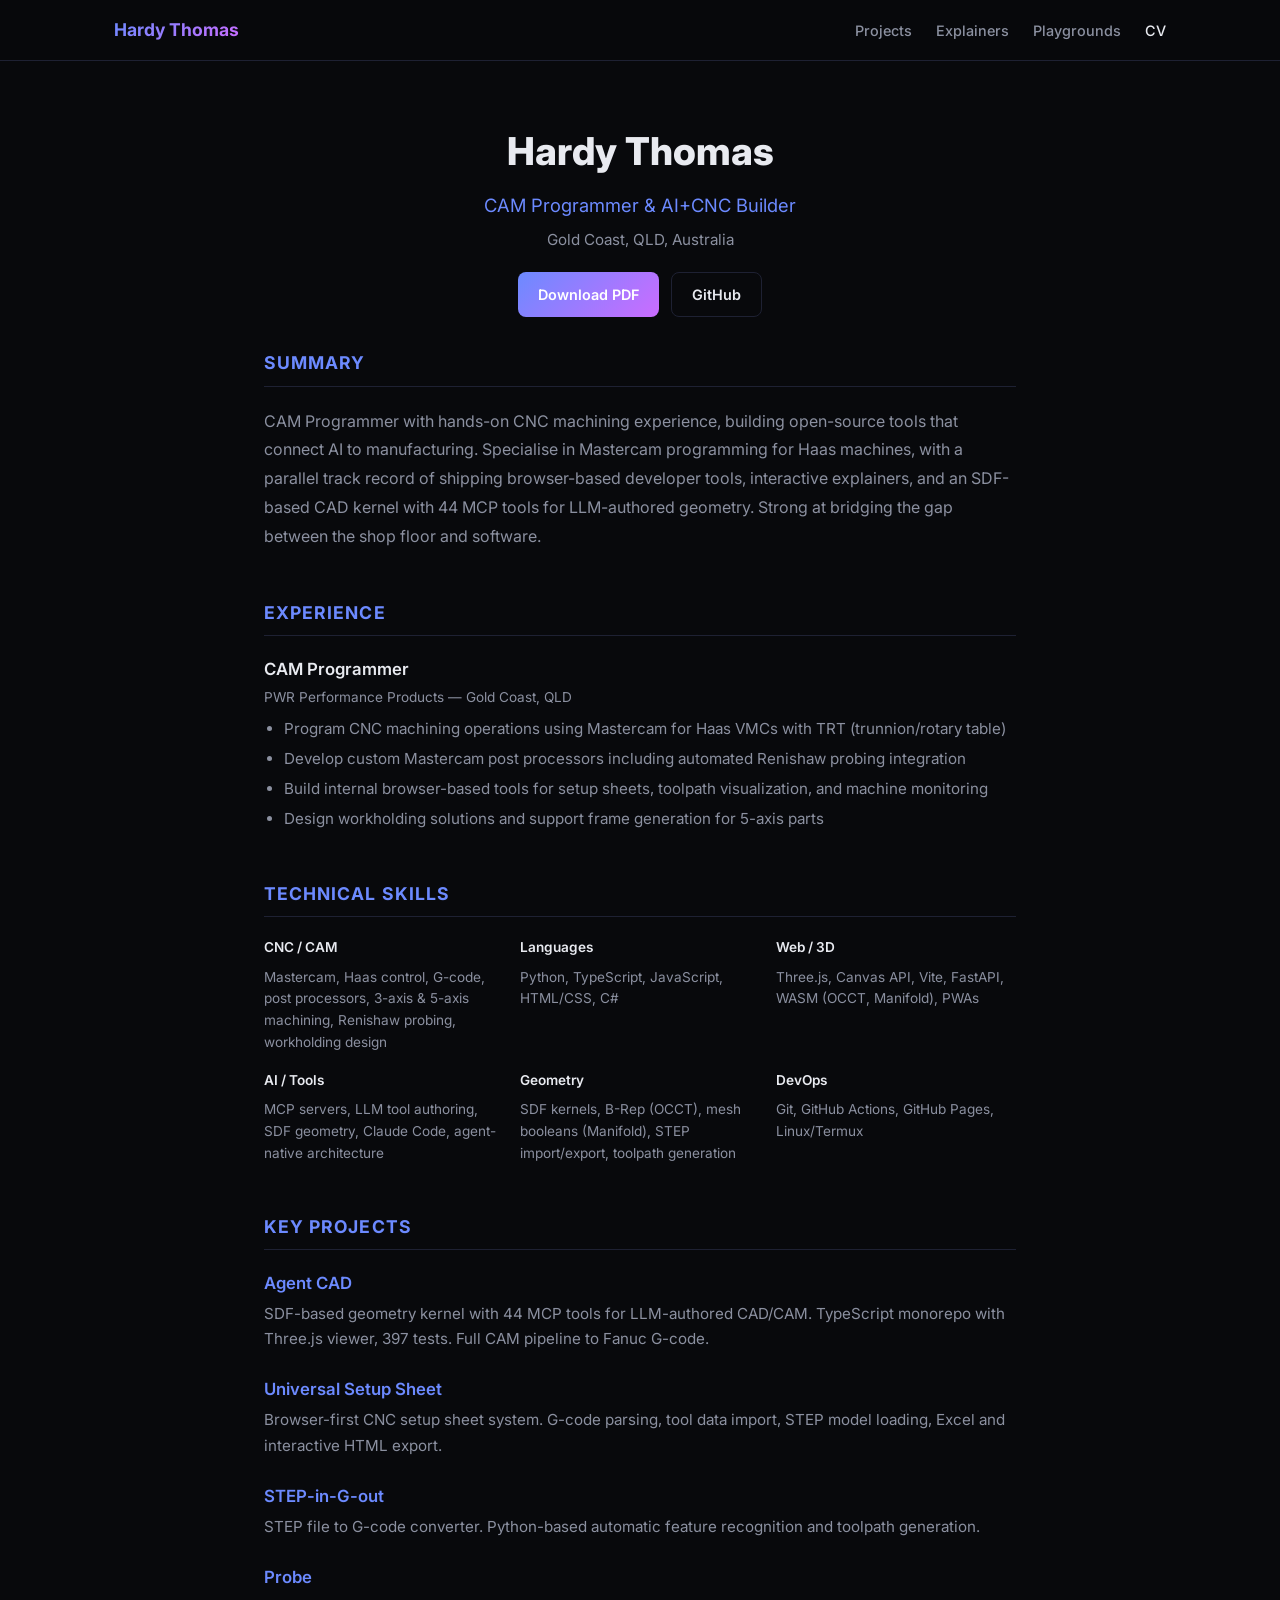
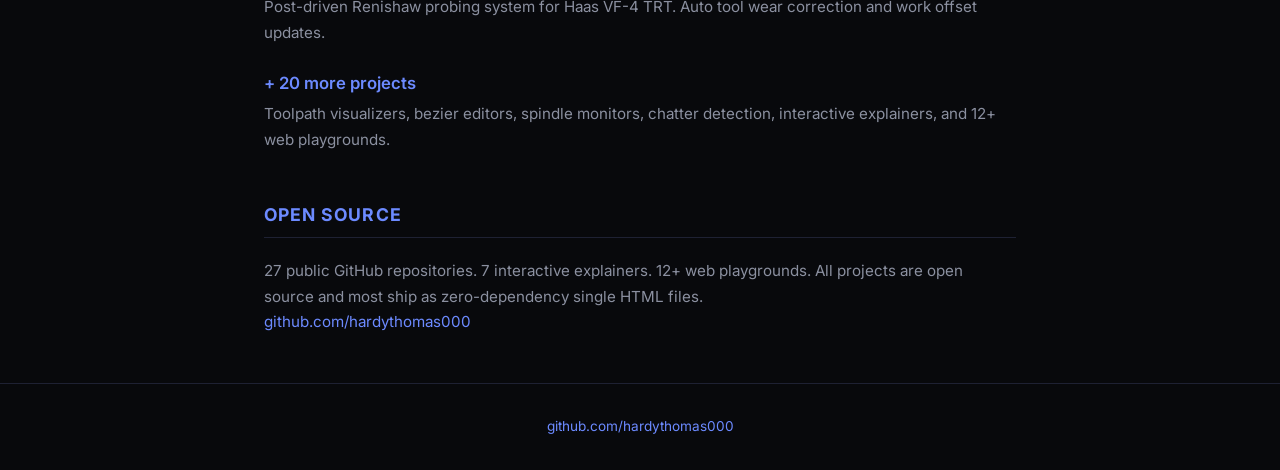
==== cv/index.html @ c050b4d8 "Initial portfolio site — home, projects, CV, 10 project detail pages Multi-page portfolio with dark " ====
<!DOCTYPE html>
<html lang="en">
<head>
  <meta charset="UTF-8">
  <meta name="viewport" content="width=device-width, initial-scale=1.0">
  <title>CV — Hardy Thomas</title>
  <meta name="description" content="Hardy Thomas — CAM Programmer, AI+CNC Builder. CV and professional experience.">
  <meta property="og:title" content="CV — Hardy Thomas">
  <meta property="og:description" content="CAM Programmer at PWR Performance Products. Building AI-native tools for CNC machining.">
  <link rel="icon" href="data:image/svg+xml,<svg xmlns='http://www.w3.org/2000/svg' viewBox='0 0 100 100'><text y='.9em' font-size='90'>⚙</text></svg>">
  <link rel="preconnect" href="https://fonts.googleapis.com">
  <link rel="preconnect" href="https://fonts.gstatic.com" crossorigin>
  <link href="https://fonts.googleapis.com/css2?family=Inter:wght@400;500;600;700;800&display=swap" rel="stylesheet">
  <link rel="stylesheet" href="/shared/style.css">
</head>
<body>

<nav class="nav">
  <div class="container">
    <a href="/" class="nav-brand">Hardy Thomas</a>
    <div class="nav-links">
      <a href="/projects/">Projects</a>
      <a href="/explainers/">Explainers</a>
      <a href="/playgrounds/">Playgrounds</a>
      <a href="/cv/" class="active">CV</a>
    </div>
  </div>
</nav>

<div class="container" style="max-width: 800px;">

  <div class="cv-header">
    <h1>Hardy Thomas</h1>
    <div class="role">CAM Programmer &amp; AI+CNC Builder</div>
    <div class="location">Gold Coast, QLD, Australia</div>
    <div class="cv-actions">
      <button class="btn btn-primary" onclick="window.print()">Download PDF</button>
      <a href="https://github.com/hardythomas000" target="_blank" class="btn btn-outline">GitHub</a>
    </div>
  </div>

  <div class="cv-section">
    <h2>Summary</h2>
    <p style="color: var(--text-secondary); line-height: 1.8;">CAM Programmer with hands-on CNC machining experience, building open-source tools that connect AI to manufacturing. Specialise in Mastercam programming for Haas machines, with a parallel track record of shipping browser-based developer tools, interactive explainers, and an SDF-based CAD kernel with 44 MCP tools for LLM-authored geometry. Strong at bridging the gap between the shop floor and software.</p>
  </div>

  <div class="cv-section">
    <h2>Experience</h2>
    <div class="cv-entry">
      <h3>CAM Programmer</h3>
      <div class="meta">PWR Performance Products — Gold Coast, QLD</div>
      <ul>
        <li>Program CNC machining operations using Mastercam for Haas VMCs with TRT (trunnion/rotary table)</li>
        <li>Develop custom Mastercam post processors including automated Renishaw probing integration</li>
        <li>Build internal browser-based tools for setup sheets, toolpath visualization, and machine monitoring</li>
        <li>Design workholding solutions and support frame generation for 5-axis parts</li>
      </ul>
    </div>
  </div>

  <div class="cv-section">
    <h2>Technical Skills</h2>
    <div class="skill-grid">
      <div class="skill-group">
        <h4>CNC / CAM</h4>
        <p>Mastercam, Haas control, G-code, post processors, 3-axis & 5-axis machining, Renishaw probing, workholding design</p>
      </div>
      <div class="skill-group">
        <h4>Languages</h4>
        <p>Python, TypeScript, JavaScript, HTML/CSS, C#</p>
      </div>
      <div class="skill-group">
        <h4>Web / 3D</h4>
        <p>Three.js, Canvas API, Vite, FastAPI, WASM (OCCT, Manifold), PWAs</p>
      </div>
      <div class="skill-group">
        <h4>AI / Tools</h4>
        <p>MCP servers, LLM tool authoring, SDF geometry, Claude Code, agent-native architecture</p>
      </div>
      <div class="skill-group">
        <h4>Geometry</h4>
        <p>SDF kernels, B-Rep (OCCT), mesh booleans (Manifold), STEP import/export, toolpath generation</p>
      </div>
      <div class="skill-group">
        <h4>DevOps</h4>
        <p>Git, GitHub Actions, GitHub Pages, Linux/Termux</p>
      </div>
    </div>
  </div>

  <div class="cv-section">
    <h2>Key Projects</h2>
    <div class="cv-entry">
      <h3><a href="/projects/agent-cad/">Agent CAD</a></h3>
      <p>SDF-based geometry kernel with 44 MCP tools for LLM-authored CAD/CAM. TypeScript monorepo with Three.js viewer, 397 tests. Full CAM pipeline to Fanuc G-code.</p>
    </div>
    <div class="cv-entry">
      <h3><a href="/projects/setup-sheet/">Universal Setup Sheet</a></h3>
      <p>Browser-first CNC setup sheet system. G-code parsing, tool data import, STEP model loading, Excel and interactive HTML export.</p>
    </div>
    <div class="cv-entry">
      <h3><a href="/projects/step-in-g-out/">STEP-in-G-out</a></h3>
      <p>STEP file to G-code converter. Python-based automatic feature recognition and toolpath generation.</p>
    </div>
    <div class="cv-entry">
      <h3><a href="/projects/probe/">Probe</a></h3>
      <p>Post-driven Renishaw probing system for Haas VF-4 TRT. Auto tool wear correction and work offset updates.</p>
    </div>
    <div class="cv-entry">
      <h3><a href="/projects/">+ 20 more projects</a></h3>
      <p>Toolpath visualizers, bezier editors, spindle monitors, chatter detection, interactive explainers, and 12+ web playgrounds.</p>
    </div>
  </div>

  <div class="cv-section">
    <h2>Open Source</h2>
    <div class="cv-entry">
      <p>27 public GitHub repositories. 7 interactive explainers. 12+ web playgrounds. All projects are open source and most ship as zero-dependency single HTML files.</p>
      <p><a href="https://github.com/hardythomas000" target="_blank">github.com/hardythomas000</a></p>
    </div>
  </div>

</div>

<footer class="footer" style="margin-top: 48px;">
  <div class="container">
    <a href="https://github.com/hardythomas000" target="_blank" rel="noopener">github.com/hardythomas000</a>
  </div>
</footer>

</body>
</html>
---- shared/style.css ----
/* Hardy Thomas Portfolio — Design System */

:root {
  --bg: #08090c;
  --surface: #13151e;
  --surface-hover: #1a1d2e;
  --border: #1e2133;
  --text: #e8eaf0;
  --text-secondary: #8b90a0;
  --accent-1: #6c8aff;
  --accent-2: #cb6cff;
  --radius: 16px;
  --radius-sm: 8px;
  --card-padding: 28px;
  --max-width: 1100px;
  --font: 'Inter', -apple-system, BlinkMacSystemFont, 'Segoe UI', sans-serif;
}

*, *::before, *::after { box-sizing: border-box; margin: 0; padding: 0; }

html { scroll-behavior: smooth; }

body {
  font-family: var(--font);
  background: var(--bg);
  color: var(--text);
  line-height: 1.6;
  -webkit-font-smoothing: antialiased;
}

a { color: var(--accent-1); text-decoration: none; transition: color 0.2s; }
a:hover { color: var(--accent-2); }

img { max-width: 100%; display: block; }

/* ─── Layout ─── */
.container { max-width: var(--max-width); margin: 0 auto; padding: 0 24px; }
.section { padding: 80px 0; }

/* ─── Nav ─── */
.nav {
  position: sticky; top: 0; z-index: 100;
  background: rgba(8, 9, 12, 0.85);
  backdrop-filter: blur(12px);
  border-bottom: 1px solid var(--border);
  padding: 16px 0;
}
.nav .container { display: flex; align-items: center; gap: 32px; }
.nav-brand {
  font-weight: 700; font-size: 1.1rem; color: var(--text);
  background: linear-gradient(135deg, var(--accent-1), var(--accent-2));
  -webkit-background-clip: text; -webkit-text-fill-color: transparent;
  background-clip: text;
}
.nav-links { display: flex; gap: 24px; margin-left: auto; }
.nav-links a {
  color: var(--text-secondary); font-size: 0.9rem; font-weight: 500;
  transition: color 0.2s;
}
.nav-links a:hover, .nav-links a.active { color: var(--text); }

/* ─── Hero ─── */
.hero { padding: 100px 0 60px; text-align: center; }
.hero h1 {
  font-size: clamp(2.5rem, 6vw, 4rem);
  font-weight: 800; line-height: 1.1; margin-bottom: 16px;
  background: linear-gradient(135deg, var(--accent-1), var(--accent-2));
  -webkit-background-clip: text; -webkit-text-fill-color: transparent;
  background-clip: text;
}
.hero .subtitle {
  font-size: clamp(1.1rem, 2.5vw, 1.4rem);
  color: var(--text-secondary); font-weight: 400; max-width: 600px; margin: 0 auto;
}

/* ─── Cards ─── */
.card-grid {
  display: grid;
  grid-template-columns: repeat(auto-fill, minmax(320px, 1fr));
  gap: 24px;
}
.card {
  background: var(--surface);
  border: 1px solid var(--border);
  border-radius: var(--radius);
  padding: var(--card-padding);
  transition: transform 0.2s, box-shadow 0.2s, border-color 0.2s;
  display: flex; flex-direction: column;
}
.card:hover {
  transform: translateY(-2px);
  border-color: color-mix(in srgb, var(--card-accent, var(--accent-1)) 40%, transparent);
  box-shadow: 0 8px 32px color-mix(in srgb, var(--card-accent, var(--accent-1)) 12%, transparent);
}
.card-badge {
  display: inline-block; font-size: 0.7rem; font-weight: 600;
  text-transform: uppercase; letter-spacing: 0.08em;
  color: var(--card-accent, var(--accent-1));
  margin-bottom: 12px;
}
.card h3 { font-size: 1.2rem; font-weight: 700; margin-bottom: 8px; color: var(--text); }
.card p { color: var(--text-secondary); font-size: 0.9rem; flex: 1; }
.card-footer {
  display: flex; align-items: center; gap: 8px; flex-wrap: wrap;
  margin-top: 16px; padding-top: 16px; border-top: 1px solid var(--border);
}

/* ─── Tags ─── */
.tag {
  display: inline-block; font-size: 0.72rem; font-weight: 500;
  padding: 3px 10px; border-radius: 99px;
  background: color-mix(in srgb, var(--accent-1) 10%, transparent);
  color: var(--accent-1);
}
.tag.status {
  background: color-mix(in srgb, #4ade80 12%, transparent);
  color: #4ade80;
}
.tag.status-idea {
  background: color-mix(in srgb, #fbbf24 12%, transparent);
  color: #fbbf24;
}

/* ─── Filter Pills ─── */
.filters { display: flex; gap: 8px; flex-wrap: wrap; margin-bottom: 32px; }
.filter-pill {
  background: var(--surface); border: 1px solid var(--border);
  color: var(--text-secondary); padding: 6px 16px;
  border-radius: 99px; font-size: 0.85rem; font-weight: 500;
  cursor: pointer; transition: all 0.2s; font-family: var(--font);
}
.filter-pill:hover { border-color: var(--accent-1); color: var(--text); }
.filter-pill.active {
  background: linear-gradient(135deg, var(--accent-1), var(--accent-2));
  color: #fff; border-color: transparent;
}

/* ─── Stats ─── */
.stats {
  display: grid; grid-template-columns: repeat(auto-fit, minmax(140px, 1fr));
  gap: 24px; text-align: center; padding: 48px 0;
}
.stat-number {
  font-size: 2.2rem; font-weight: 800;
  background: linear-gradient(135deg, var(--accent-1), var(--accent-2));
  -webkit-background-clip: text; -webkit-text-fill-color: transparent;
  background-clip: text;
}
.stat-label { font-size: 0.85rem; color: var(--text-secondary); margin-top: 4px; }

/* ─── About ─── */
.about-text { max-width: 720px; color: var(--text-secondary); font-size: 1rem; line-height: 1.8; }
.about-text p + p { margin-top: 16px; }

/* ─── Section Headers ─── */
.section-title {
  font-size: 1.6rem; font-weight: 700; margin-bottom: 8px;
}
.section-subtitle {
  color: var(--text-secondary); margin-bottom: 40px; font-size: 1rem;
}

/* ─── Project Detail ─── */
.project-hero {
  padding: 60px 0 40px;
  border-bottom: 1px solid var(--border);
}
.project-hero .badge {
  display: inline-block; font-size: 0.75rem; font-weight: 600;
  text-transform: uppercase; letter-spacing: 0.08em;
  color: var(--accent-2); margin-bottom: 12px;
}
.project-hero h1 {
  font-size: clamp(2rem, 4vw, 2.8rem); font-weight: 800; margin-bottom: 12px;
}
.project-hero .one-liner {
  font-size: 1.15rem; color: var(--text-secondary); max-width: 640px; margin-bottom: 20px;
}
.project-links { display: flex; gap: 12px; flex-wrap: wrap; }
.btn {
  display: inline-flex; align-items: center; gap: 8px;
  padding: 10px 20px; border-radius: var(--radius-sm);
  font-size: 0.9rem; font-weight: 600; transition: all 0.2s;
  font-family: var(--font); cursor: pointer; border: none;
}
.btn-primary {
  background: linear-gradient(135deg, var(--accent-1), var(--accent-2));
  color: #fff;
}
.btn-primary:hover { opacity: 0.9; color: #fff; }
.btn-outline {
  background: transparent; border: 1px solid var(--border); color: var(--text);
}
.btn-outline:hover { border-color: var(--accent-1); color: var(--accent-1); }

.tech-stack { display: flex; gap: 8px; flex-wrap: wrap; margin: 24px 0; }

.project-content { padding: 48px 0; }
.project-content h2 { font-size: 1.4rem; font-weight: 700; margin-bottom: 16px; }
.project-content p {
  color: var(--text-secondary); font-size: 1rem; line-height: 1.8;
  max-width: 720px; margin-bottom: 16px;
}
.project-content ul {
  color: var(--text-secondary); margin-left: 20px; margin-bottom: 16px;
}
.project-content li { margin-bottom: 6px; }

/* ─── Footer ─── */
.footer {
  border-top: 1px solid var(--border);
  padding: 32px 0; text-align: center;
  color: var(--text-secondary); font-size: 0.85rem;
}
.footer a { color: var(--accent-1); }

/* ─── CV Page ─── */
.cv-header { text-align: center; padding: 60px 0 32px; }
.cv-header h1 { font-size: 2.4rem; font-weight: 800; margin-bottom: 8px; }
.cv-header .role { font-size: 1.15rem; color: var(--accent-1); margin-bottom: 8px; }
.cv-header .location { color: var(--text-secondary); font-size: 0.95rem; }
.cv-actions { display: flex; justify-content: center; gap: 12px; margin-top: 20px; }

.cv-section { margin-bottom: 48px; }
.cv-section h2 {
  font-size: 1.1rem; font-weight: 700; text-transform: uppercase;
  letter-spacing: 0.06em; color: var(--accent-1);
  border-bottom: 1px solid var(--border);
  padding-bottom: 8px; margin-bottom: 20px;
}
.cv-entry { margin-bottom: 24px; }
.cv-entry h3 { font-size: 1.05rem; font-weight: 600; margin-bottom: 4px; }
.cv-entry .meta { font-size: 0.85rem; color: var(--text-secondary); margin-bottom: 8px; }
.cv-entry p, .cv-entry li { color: var(--text-secondary); font-size: 0.95rem; line-height: 1.7; }
.cv-entry ul { margin-left: 20px; }
.cv-entry li { margin-bottom: 4px; }

.skill-grid {
  display: grid; grid-template-columns: repeat(auto-fill, minmax(200px, 1fr));
  gap: 16px;
}
.skill-group h4 {
  font-size: 0.85rem; font-weight: 600; color: var(--text);
  margin-bottom: 8px;
}
.skill-group p { font-size: 0.85rem; color: var(--text-secondary); line-height: 1.6; }

/* ─── Responsive ─── */
@media (max-width: 640px) {
  .card-grid { grid-template-columns: 1fr; }
  .nav .container { gap: 16px; }
  .nav-links { gap: 16px; }
  .hero { padding: 60px 0 40px; }
  .section { padding: 48px 0; }
  .card { padding: 20px; }
  .stats { grid-template-columns: repeat(2, 1fr); }
}

/* ─── Print (for CV) ─── */
@media print {
  :root { --bg: #fff; --surface: #fff; --border: #ddd; --text: #111; --text-secondary: #555; }
  body { background: #fff; color: #111; font-size: 11pt; }
  .nav, .footer, .cv-actions, .btn { display: none !important; }
  .cv-header h1 { color: #111; -webkit-text-fill-color: #111; }
  .cv-section h2 { color: #333; }
  a { color: #333; }
  .tag { border: 1px solid #ccc; background: #f5f5f5; color: #333; }
}
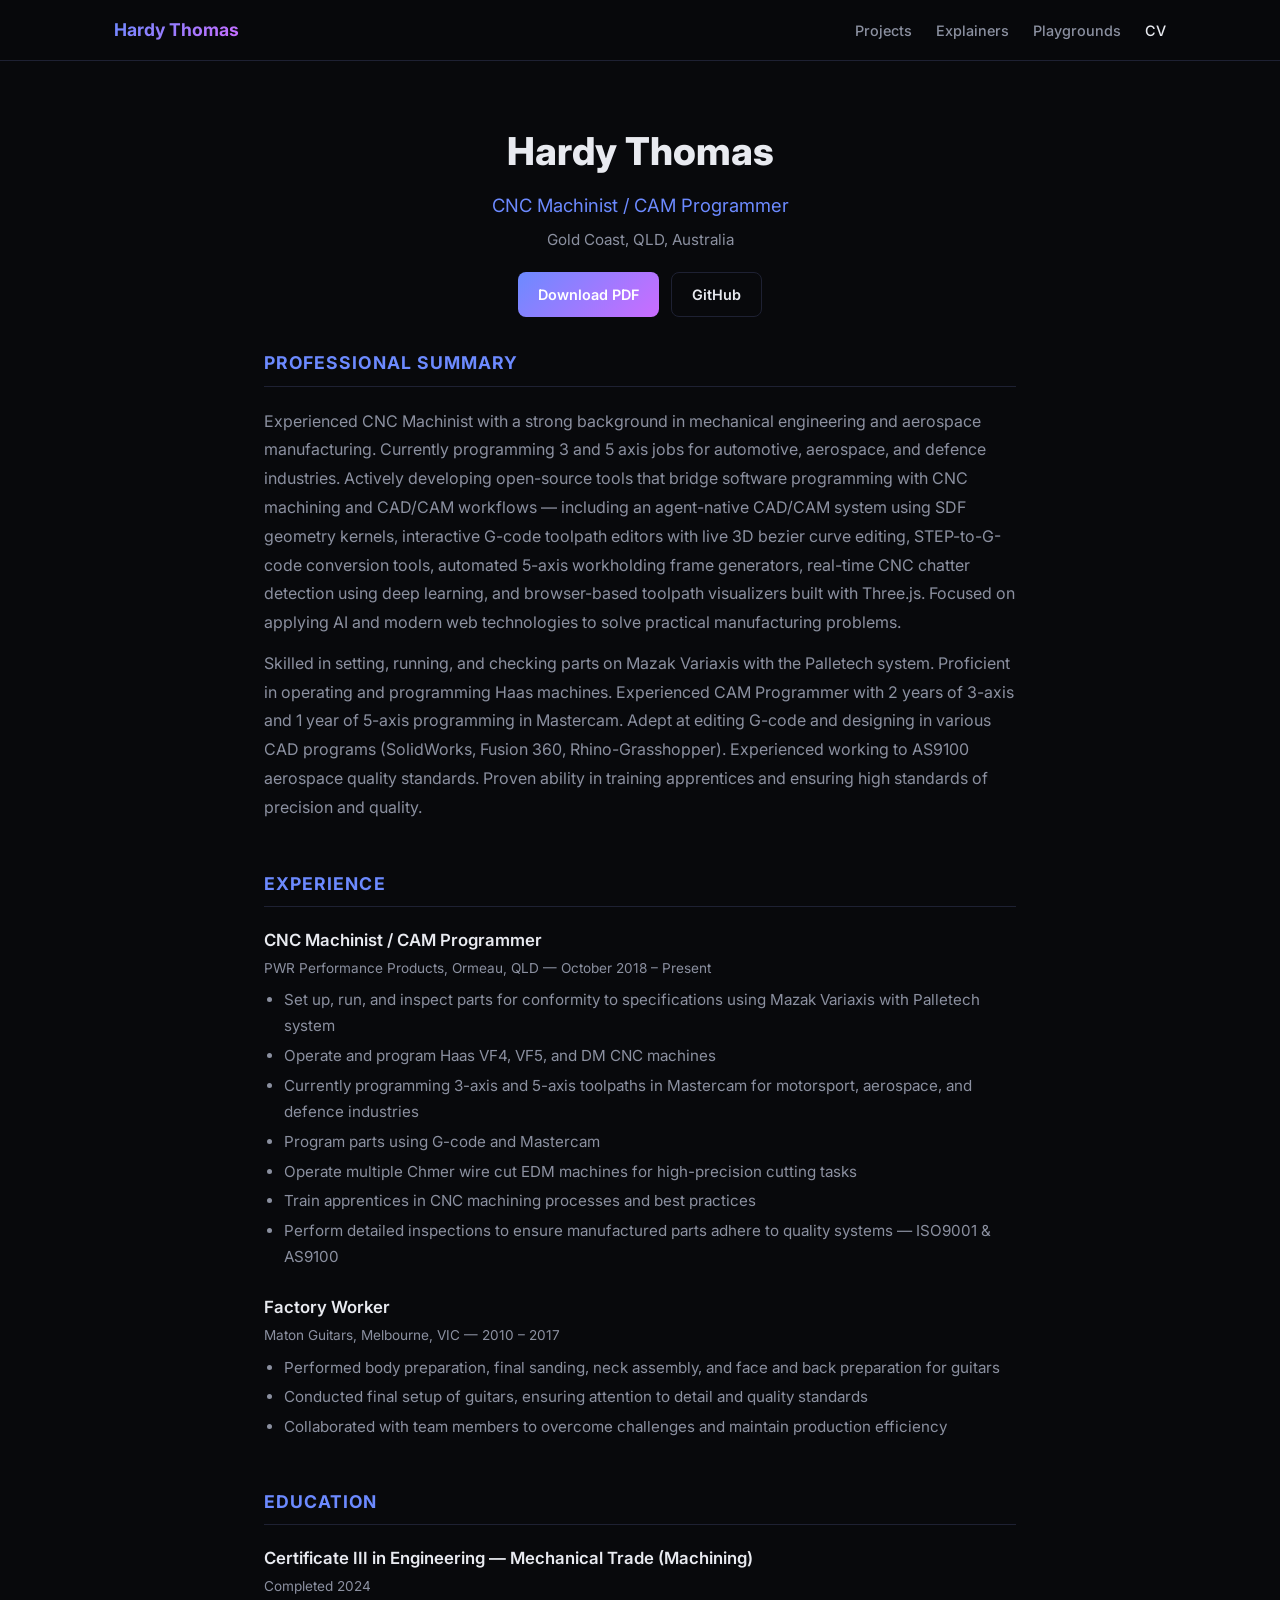
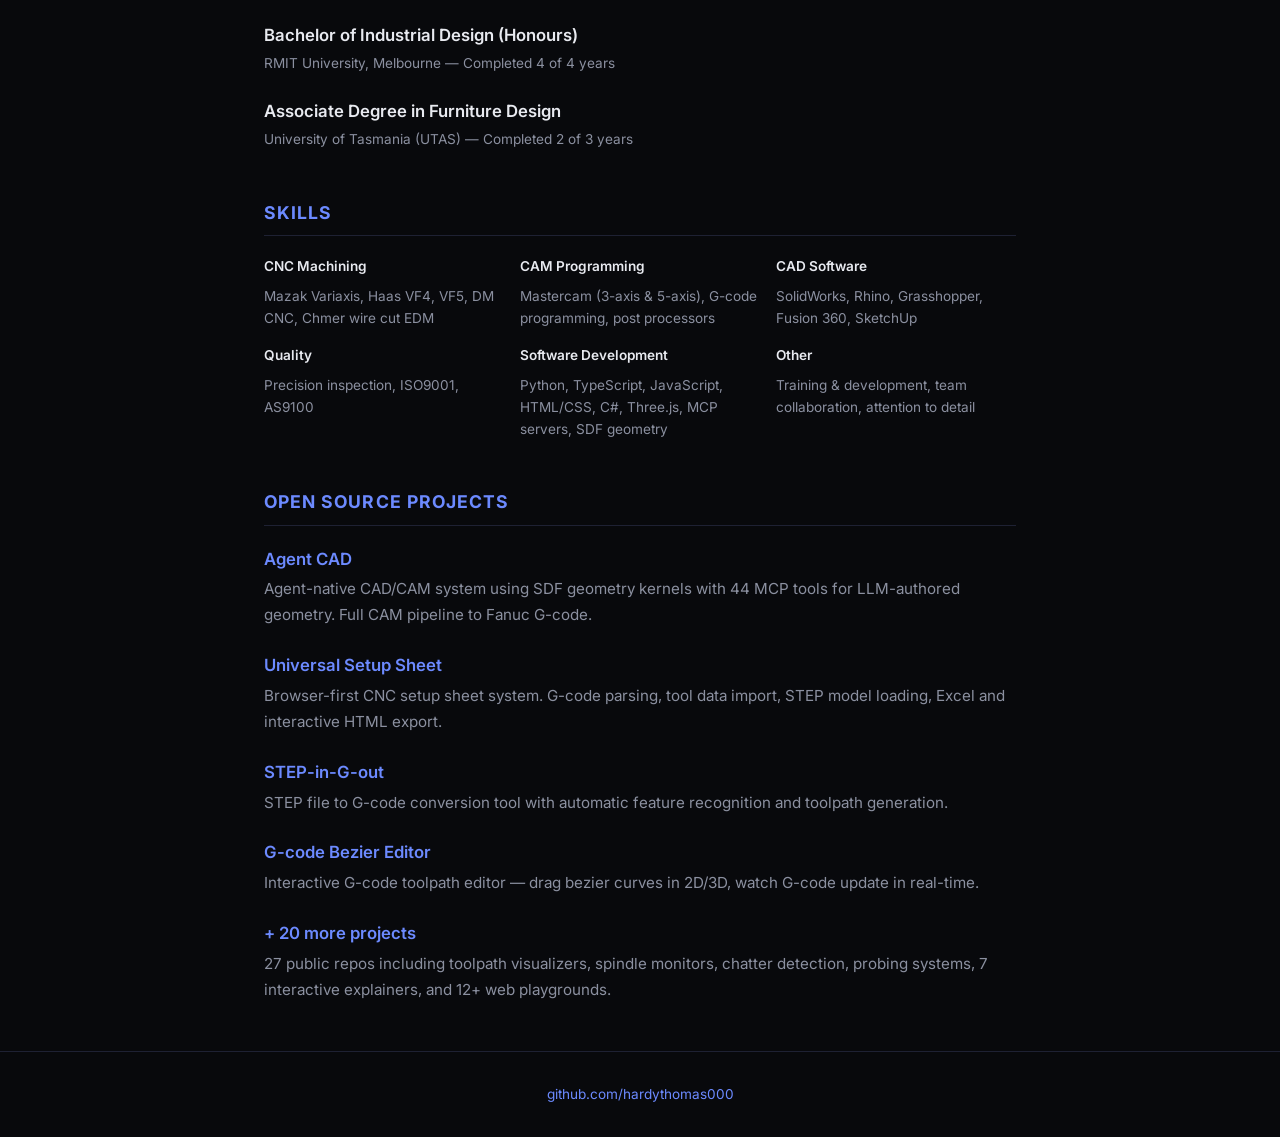
==== commit 2e241172: "Update CV page with real content from docx Full professional history: PWR Performance Products (2018" ====
--- a/cv/index.html
+++ b/cv/index.html
@@ -31,7 +31,7 @@
 
   <div class="cv-header">
     <h1>Hardy Thomas</h1>
-    <div class="role">CAM Programmer &amp; AI+CNC Builder</div>
+    <div class="role">CNC Machinist / CAM Programmer</div>
     <div class="location">Gold Coast, QLD, Australia</div>
     <div class="cv-actions">
       <button class="btn btn-primary" onclick="window.print()">Download PDF</button>
@@ -40,59 +40,88 @@
   </div>
 
   <div class="cv-section">
-    <h2>Summary</h2>
-    <p style="color: var(--text-secondary); line-height: 1.8;">CAM Programmer with hands-on CNC machining experience, building open-source tools that connect AI to manufacturing. Specialise in Mastercam programming for Haas machines, with a parallel track record of shipping browser-based developer tools, interactive explainers, and an SDF-based CAD kernel with 44 MCP tools for LLM-authored geometry. Strong at bridging the gap between the shop floor and software.</p>
+    <h2>Professional Summary</h2>
+    <p style="color: var(--text-secondary); line-height: 1.8;">Experienced CNC Machinist with a strong background in mechanical engineering and aerospace manufacturing. Currently programming 3 and 5 axis jobs for automotive, aerospace, and defence industries. Actively developing open-source tools that bridge software programming with CNC machining and CAD/CAM workflows — including an agent-native CAD/CAM system using SDF geometry kernels, interactive G-code toolpath editors with live 3D bezier curve editing, STEP-to-G-code conversion tools, automated 5-axis workholding frame generators, real-time CNC chatter detection using deep learning, and browser-based toolpath visualizers built with Three.js. Focused on applying AI and modern web technologies to solve practical manufacturing problems.</p>
+    <p style="color: var(--text-secondary); line-height: 1.8; margin-top: 12px;">Skilled in setting, running, and checking parts on Mazak Variaxis with the Palletech system. Proficient in operating and programming Haas machines. Experienced CAM Programmer with 2 years of 3-axis and 1 year of 5-axis programming in Mastercam. Adept at editing G-code and designing in various CAD programs (SolidWorks, Fusion 360, Rhino-Grasshopper). Experienced working to AS9100 aerospace quality standards. Proven ability in training apprentices and ensuring high standards of precision and quality.</p>
   </div>
 
   <div class="cv-section">
     <h2>Experience</h2>
     <div class="cv-entry">
-      <h3>CAM Programmer</h3>
-      <div class="meta">PWR Performance Products — Gold Coast, QLD</div>
+      <h3>CNC Machinist / CAM Programmer</h3>
+      <div class="meta">PWR Performance Products, Ormeau, QLD — October 2018 – Present</div>
       <ul>
-        <li>Program CNC machining operations using Mastercam for Haas VMCs with TRT (trunnion/rotary table)</li>
-        <li>Develop custom Mastercam post processors including automated Renishaw probing integration</li>
-        <li>Build internal browser-based tools for setup sheets, toolpath visualization, and machine monitoring</li>
-        <li>Design workholding solutions and support frame generation for 5-axis parts</li>
+        <li>Set up, run, and inspect parts for conformity to specifications using Mazak Variaxis with Palletech system</li>
+        <li>Operate and program Haas VF4, VF5, and DM CNC machines</li>
+        <li>Currently programming 3-axis and 5-axis toolpaths in Mastercam for motorsport, aerospace, and defence industries</li>
+        <li>Program parts using G-code and Mastercam</li>
+        <li>Operate multiple Chmer wire cut EDM machines for high-precision cutting tasks</li>
+        <li>Train apprentices in CNC machining processes and best practices</li>
+        <li>Perform detailed inspections to ensure manufactured parts adhere to quality systems — ISO9001 &amp; AS9100</li>
+      </ul>
+    </div>
+    <div class="cv-entry">
+      <h3>Factory Worker</h3>
+      <div class="meta">Maton Guitars, Melbourne, VIC — 2010 – 2017</div>
+      <ul>
+        <li>Performed body preparation, final sanding, neck assembly, and face and back preparation for guitars</li>
+        <li>Conducted final setup of guitars, ensuring attention to detail and quality standards</li>
+        <li>Collaborated with team members to overcome challenges and maintain production efficiency</li>
       </ul>
     </div>
   </div>
 
   <div class="cv-section">
-    <h2>Technical Skills</h2>
+    <h2>Education</h2>
+    <div class="cv-entry">
+      <h3>Certificate III in Engineering — Mechanical Trade (Machining)</h3>
+      <div class="meta">Completed 2024</div>
+    </div>
+    <div class="cv-entry">
+      <h3>Bachelor of Industrial Design (Honours)</h3>
+      <div class="meta">RMIT University, Melbourne — Completed 4 of 4 years</div>
+    </div>
+    <div class="cv-entry">
+      <h3>Associate Degree in Furniture Design</h3>
+      <div class="meta">University of Tasmania (UTAS) — Completed 2 of 3 years</div>
+    </div>
+  </div>
+
+  <div class="cv-section">
+    <h2>Skills</h2>
     <div class="skill-grid">
       <div class="skill-group">
-        <h4>CNC / CAM</h4>
-        <p>Mastercam, Haas control, G-code, post processors, 3-axis & 5-axis machining, Renishaw probing, workholding design</p>
+        <h4>CNC Machining</h4>
+        <p>Mazak Variaxis, Haas VF4, VF5, DM CNC, Chmer wire cut EDM</p>
       </div>
       <div class="skill-group">
-        <h4>Languages</h4>
-        <p>Python, TypeScript, JavaScript, HTML/CSS, C#</p>
+        <h4>CAM Programming</h4>
+        <p>Mastercam (3-axis &amp; 5-axis), G-code programming, post processors</p>
       </div>
       <div class="skill-group">
-        <h4>Web / 3D</h4>
-        <p>Three.js, Canvas API, Vite, FastAPI, WASM (OCCT, Manifold), PWAs</p>
+        <h4>CAD Software</h4>
+        <p>SolidWorks, Rhino, Grasshopper, Fusion 360, SketchUp</p>
       </div>
       <div class="skill-group">
-        <h4>AI / Tools</h4>
-        <p>MCP servers, LLM tool authoring, SDF geometry, Claude Code, agent-native architecture</p>
+        <h4>Quality</h4>
+        <p>Precision inspection, ISO9001, AS9100</p>
       </div>
       <div class="skill-group">
-        <h4>Geometry</h4>
-        <p>SDF kernels, B-Rep (OCCT), mesh booleans (Manifold), STEP import/export, toolpath generation</p>
+        <h4>Software Development</h4>
+        <p>Python, TypeScript, JavaScript, HTML/CSS, C#, Three.js, MCP servers, SDF geometry</p>
       </div>
       <div class="skill-group">
-        <h4>DevOps</h4>
-        <p>Git, GitHub Actions, GitHub Pages, Linux/Termux</p>
+        <h4>Other</h4>
+        <p>Training &amp; development, team collaboration, attention to detail</p>
       </div>
     </div>
   </div>
 
   <div class="cv-section">
-    <h2>Key Projects</h2>
+    <h2>Open Source Projects</h2>
     <div class="cv-entry">
       <h3><a href="/projects/agent-cad/">Agent CAD</a></h3>
-      <p>SDF-based geometry kernel with 44 MCP tools for LLM-authored CAD/CAM. TypeScript monorepo with Three.js viewer, 397 tests. Full CAM pipeline to Fanuc G-code.</p>
+      <p>Agent-native CAD/CAM system using SDF geometry kernels with 44 MCP tools for LLM-authored geometry. Full CAM pipeline to Fanuc G-code.</p>
     </div>
     <div class="cv-entry">
       <h3><a href="/projects/setup-sheet/">Universal Setup Sheet</a></h3>
@@ -100,23 +129,15 @@
     </div>
     <div class="cv-entry">
       <h3><a href="/projects/step-in-g-out/">STEP-in-G-out</a></h3>
-      <p>STEP file to G-code converter. Python-based automatic feature recognition and toolpath generation.</p>
+      <p>STEP file to G-code conversion tool with automatic feature recognition and toolpath generation.</p>
     </div>
     <div class="cv-entry">
-      <h3><a href="/projects/probe/">Probe</a></h3>
-      <p>Post-driven Renishaw probing system for Haas VF-4 TRT. Auto tool wear correction and work offset updates.</p>
+      <h3><a href="/projects/bezier-editor/">G-code Bezier Editor</a></h3>
+      <p>Interactive G-code toolpath editor — drag bezier curves in 2D/3D, watch G-code update in real-time.</p>
     </div>
     <div class="cv-entry">
       <h3><a href="/projects/">+ 20 more projects</a></h3>
-      <p>Toolpath visualizers, bezier editors, spindle monitors, chatter detection, interactive explainers, and 12+ web playgrounds.</p>
-    </div>
-  </div>
-
-  <div class="cv-section">
-    <h2>Open Source</h2>
-    <div class="cv-entry">
-      <p>27 public GitHub repositories. 7 interactive explainers. 12+ web playgrounds. All projects are open source and most ship as zero-dependency single HTML files.</p>
-      <p><a href="https://github.com/hardythomas000" target="_blank">github.com/hardythomas000</a></p>
+      <p>27 public repos including toolpath visualizers, spindle monitors, chatter detection, probing systems, 7 interactive explainers, and 12+ web playgrounds.</p>
     </div>
   </div>
 
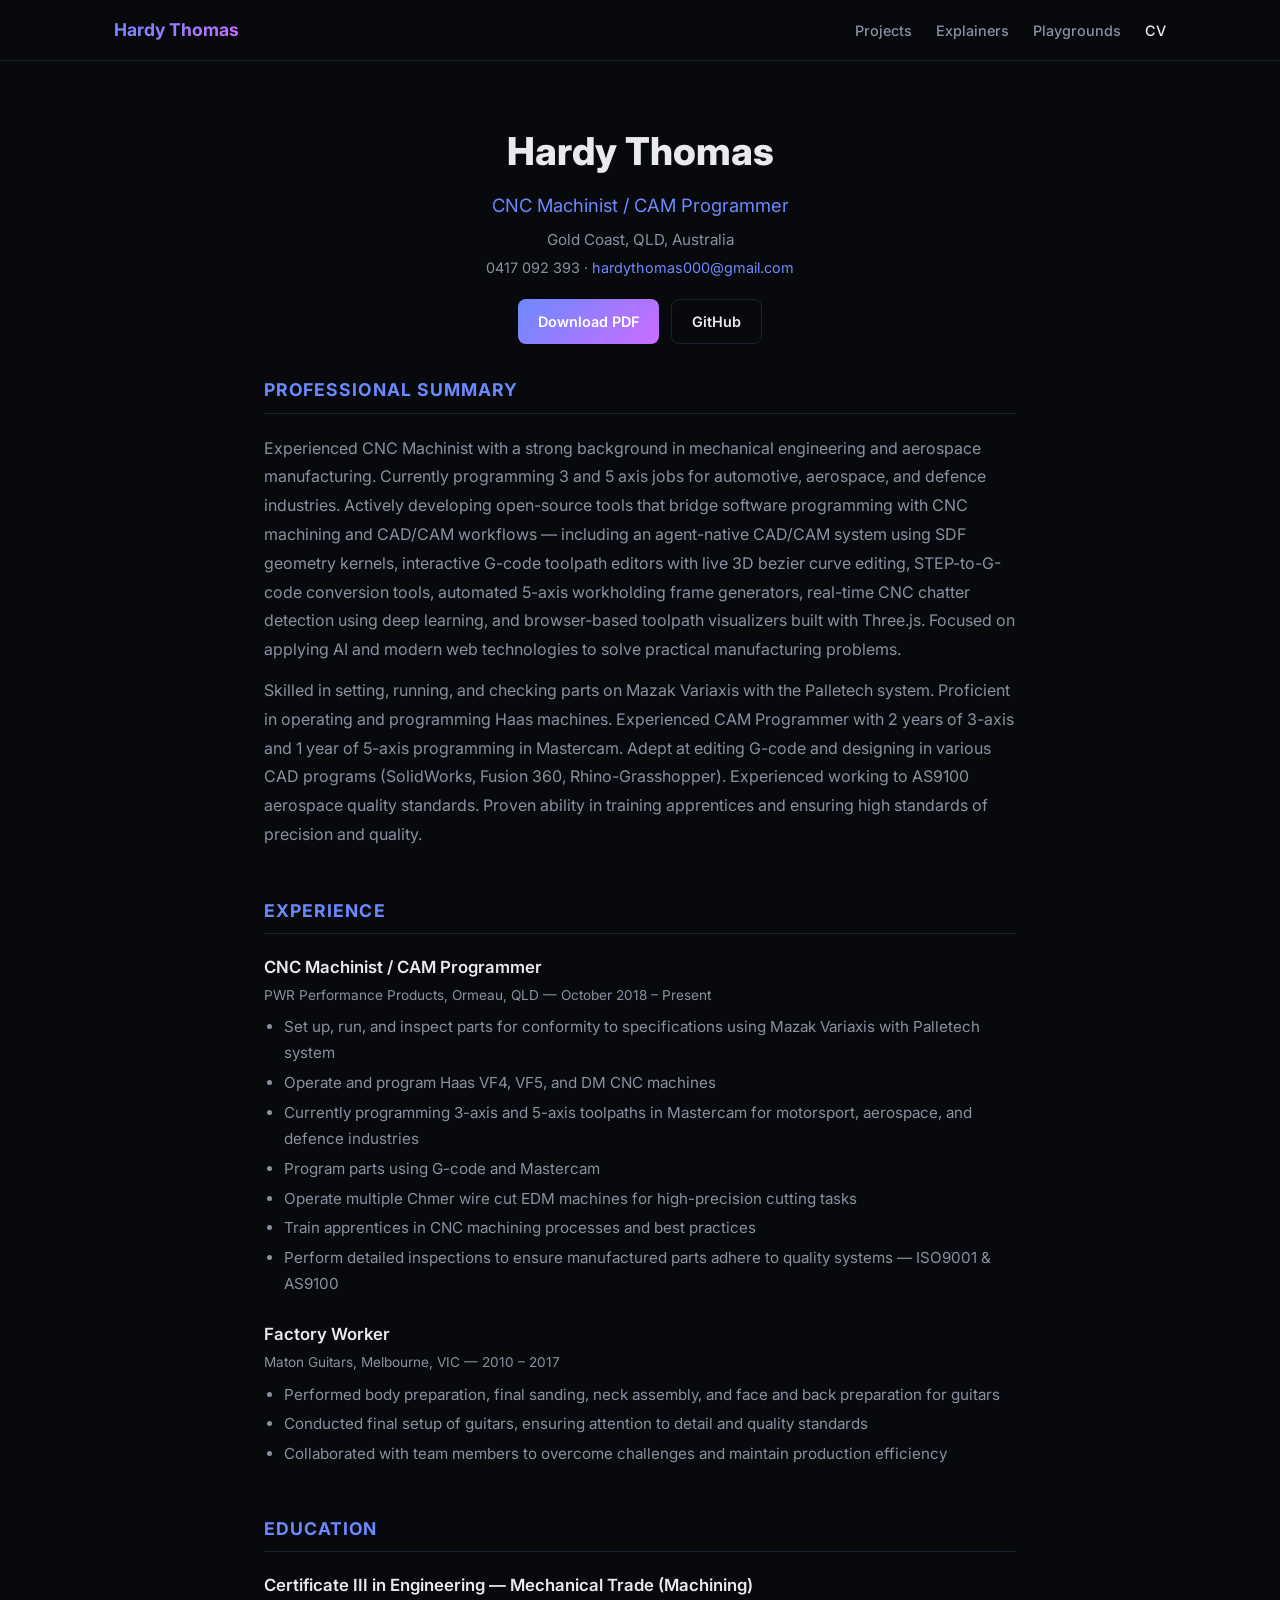
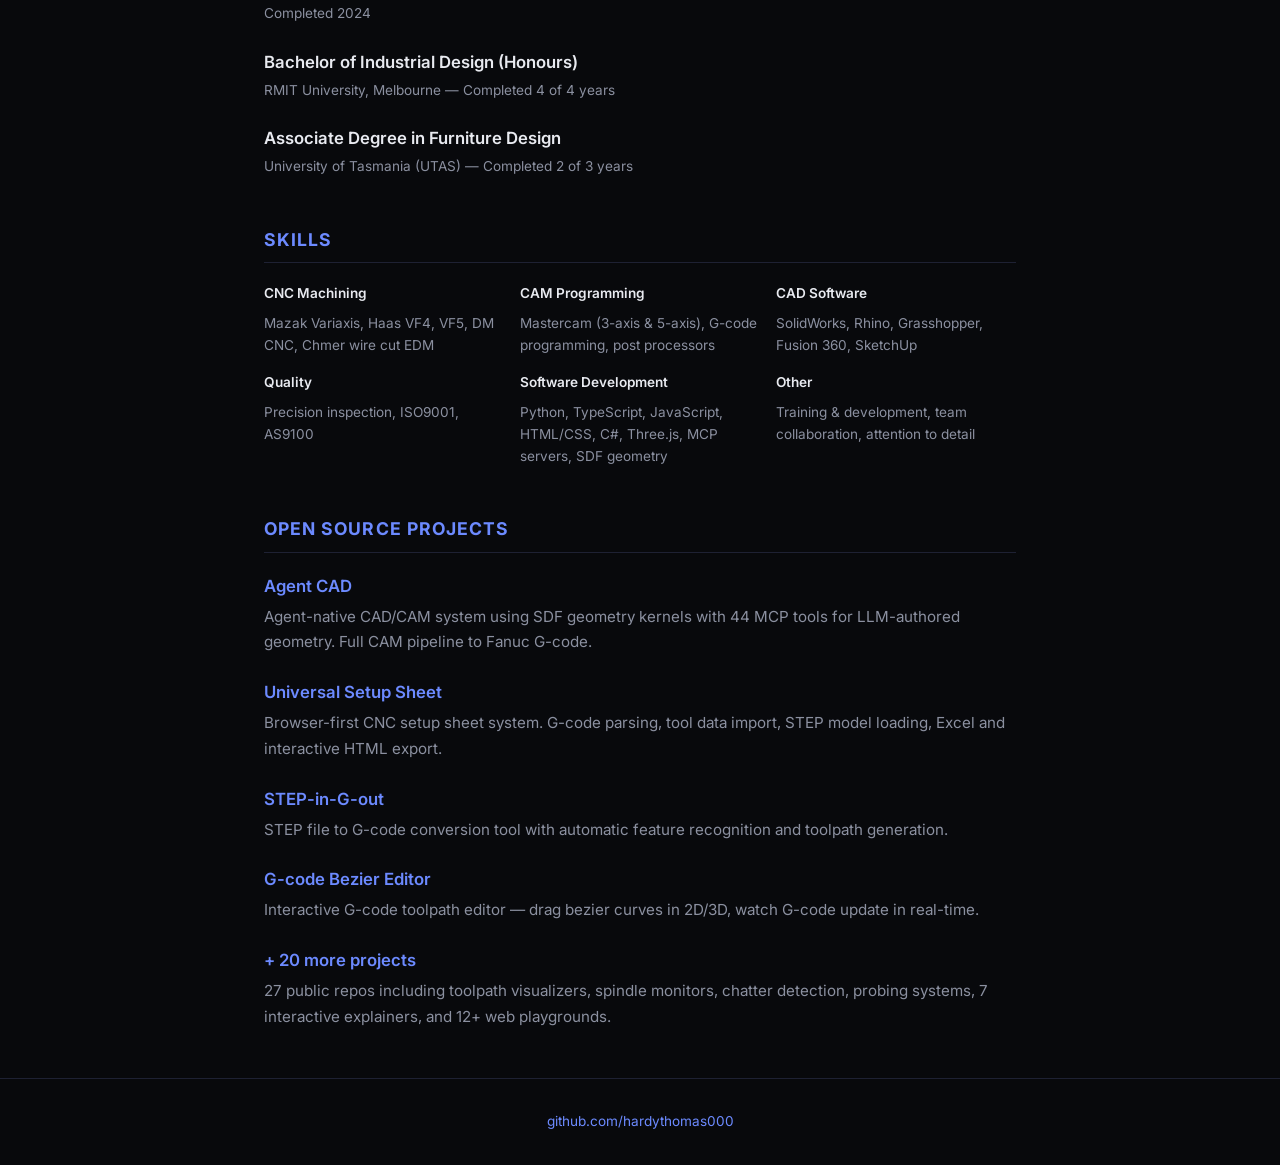
==== commit 1eb1709b: "Add contact details to CV page Co-Authored-By: Claude Opus 4.6 <noreply@anthropic.com>" ====
--- a/cv/index.html
+++ b/cv/index.html
@@ -32,7 +32,8 @@
   <div class="cv-header">
     <h1>Hardy Thomas</h1>
     <div class="role">CNC Machinist / CAM Programmer</div>
-    <div class="location">Gold Coast, QLD, Australia</div>
+    <div class="location" style="margin-bottom: 4px;">Gold Coast, QLD, Australia</div>
+    <div style="color: var(--text-secondary); font-size: 0.9rem;">0417 092 393 · <a href="mailto:hardythomas000@gmail.com">hardythomas000@gmail.com</a></div>
     <div class="cv-actions">
       <button class="btn btn-primary" onclick="window.print()">Download PDF</button>
       <a href="https://github.com/hardythomas000" target="_blank" class="btn btn-outline">GitHub</a>
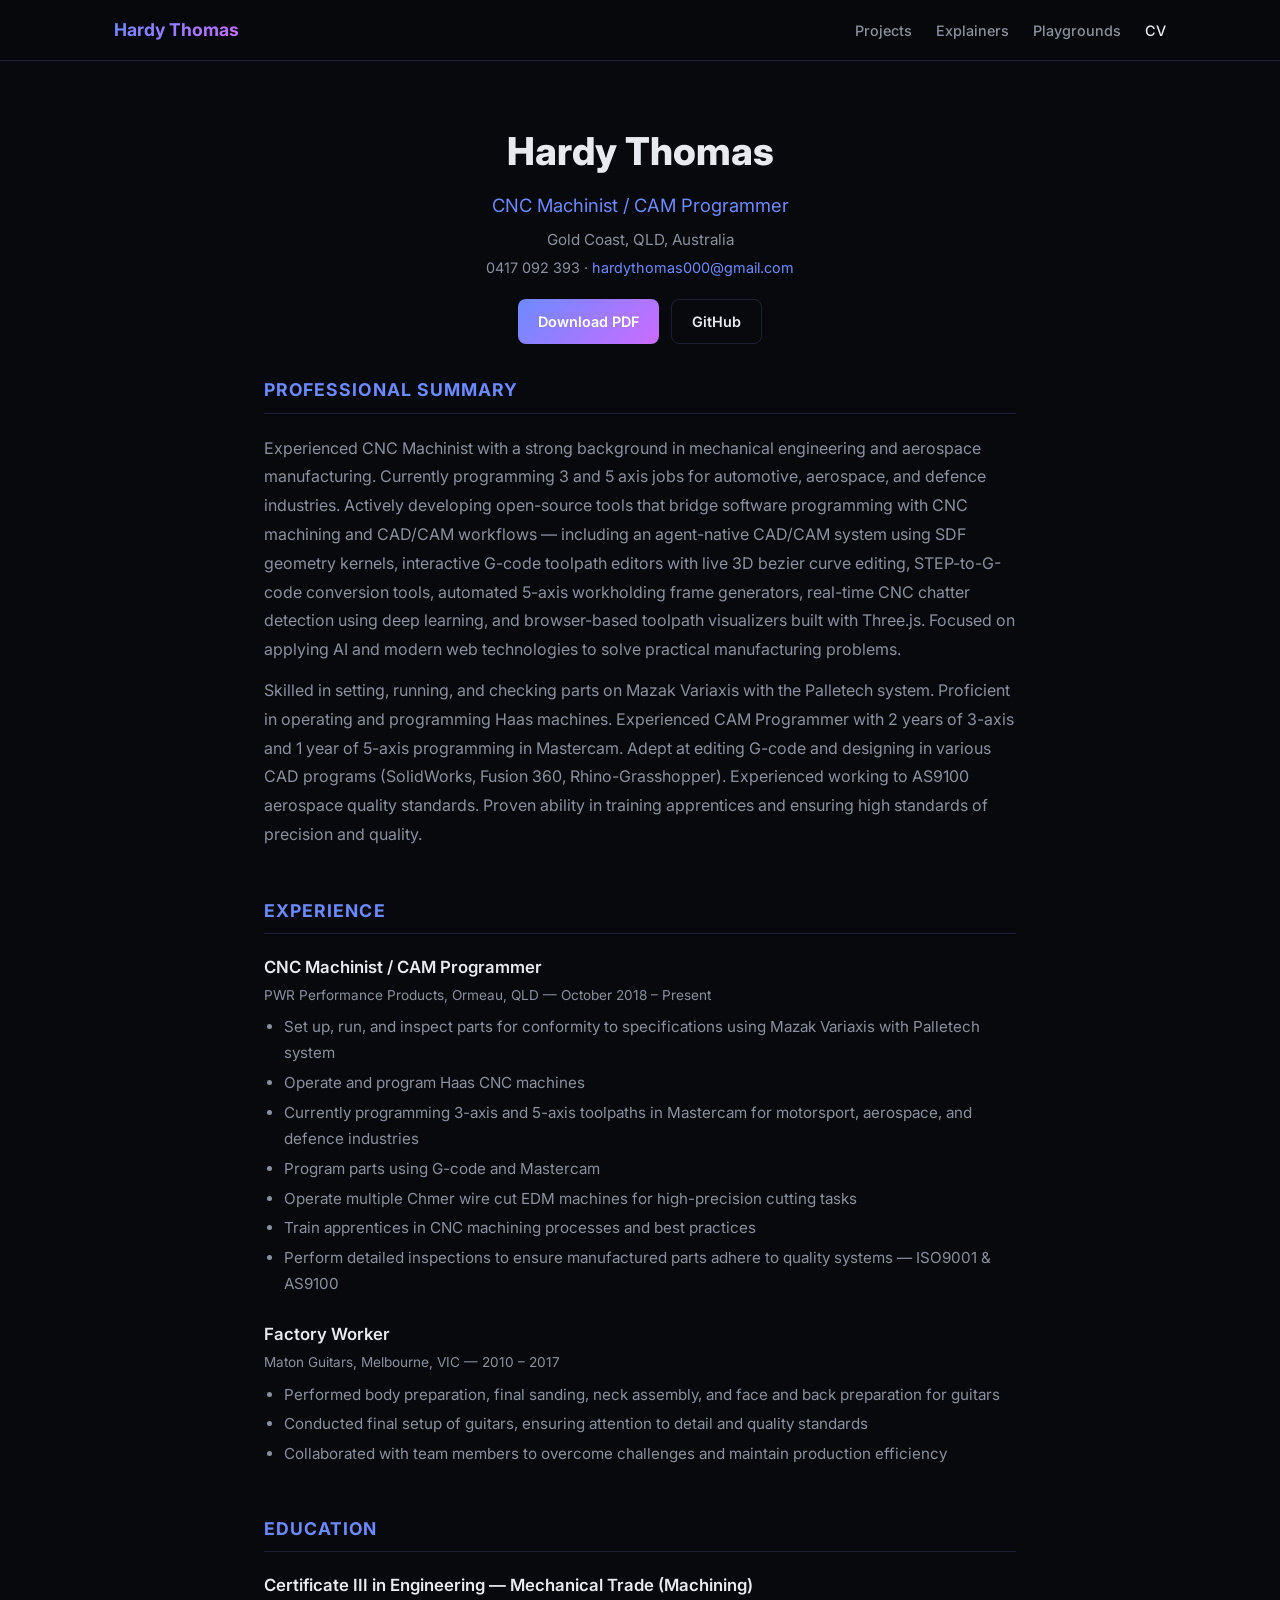
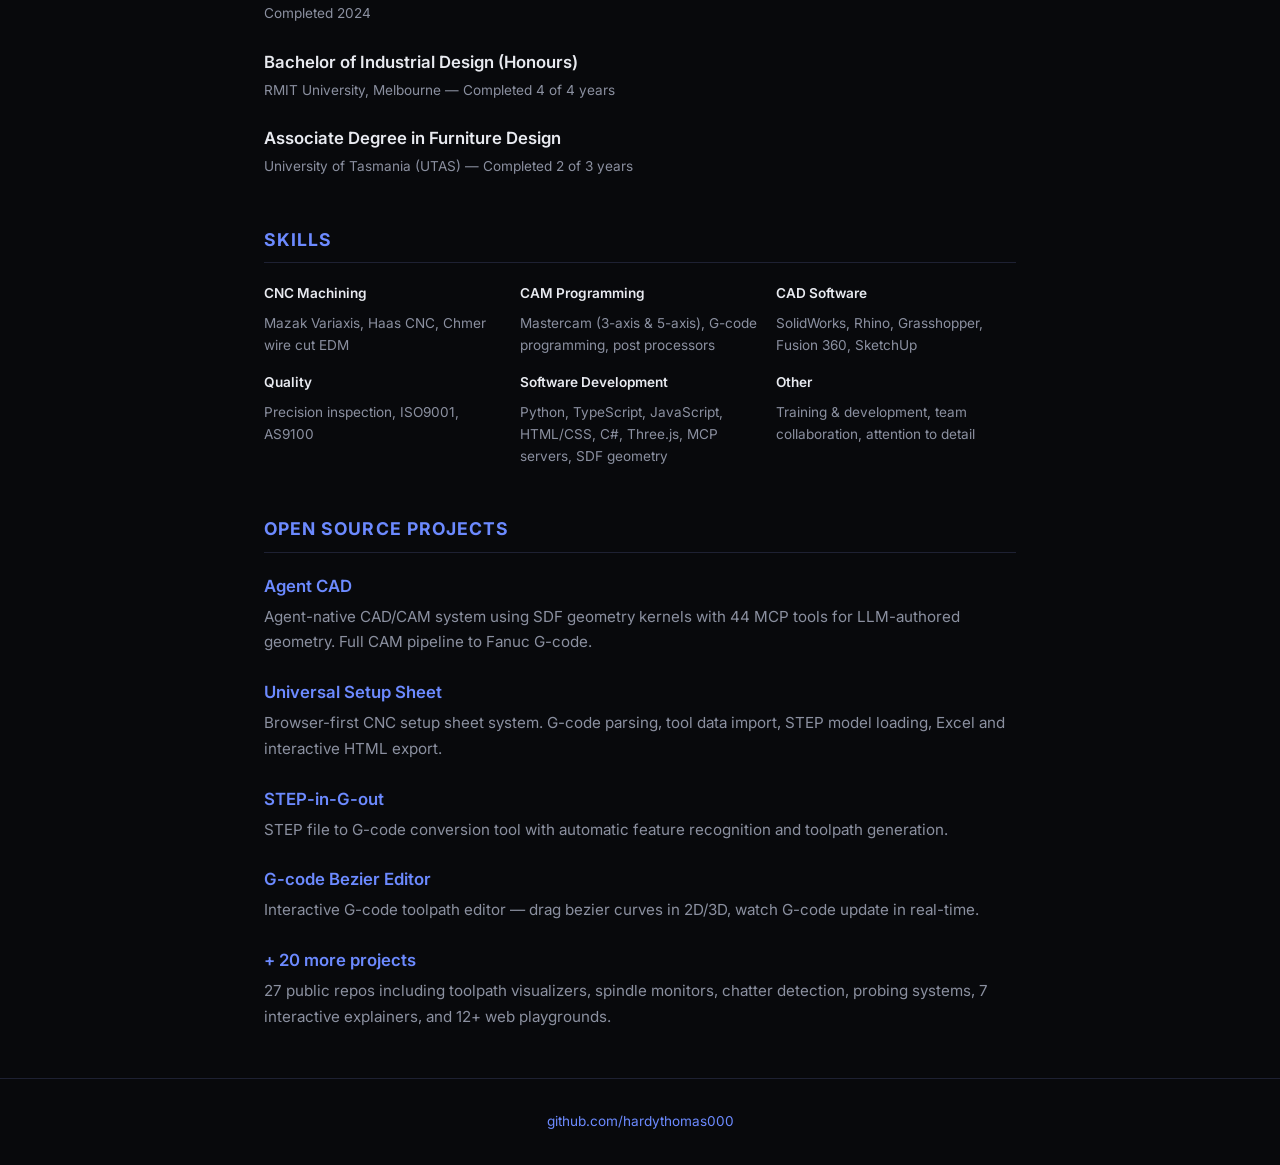
==== commit 7f0bb2dc: "Remove specific Haas model numbers (VF4/VF5/DM) from all pages Co-Authored-By: Claude Opus 4.6 <nore" ====
--- a/cv/index.html
+++ b/cv/index.html
@@ -53,7 +53,7 @@
       <div class="meta">PWR Performance Products, Ormeau, QLD — October 2018 – Present</div>
       <ul>
         <li>Set up, run, and inspect parts for conformity to specifications using Mazak Variaxis with Palletech system</li>
-        <li>Operate and program Haas VF4, VF5, and DM CNC machines</li>
+        <li>Operate and program Haas CNC machines</li>
         <li>Currently programming 3-axis and 5-axis toolpaths in Mastercam for motorsport, aerospace, and defence industries</li>
         <li>Program parts using G-code and Mastercam</li>
         <li>Operate multiple Chmer wire cut EDM machines for high-precision cutting tasks</li>
@@ -93,7 +93,7 @@
     <div class="skill-grid">
       <div class="skill-group">
         <h4>CNC Machining</h4>
-        <p>Mazak Variaxis, Haas VF4, VF5, DM CNC, Chmer wire cut EDM</p>
+        <p>Mazak Variaxis, Haas CNC, Chmer wire cut EDM</p>
       </div>
       <div class="skill-group">
         <h4>CAM Programming</h4>
